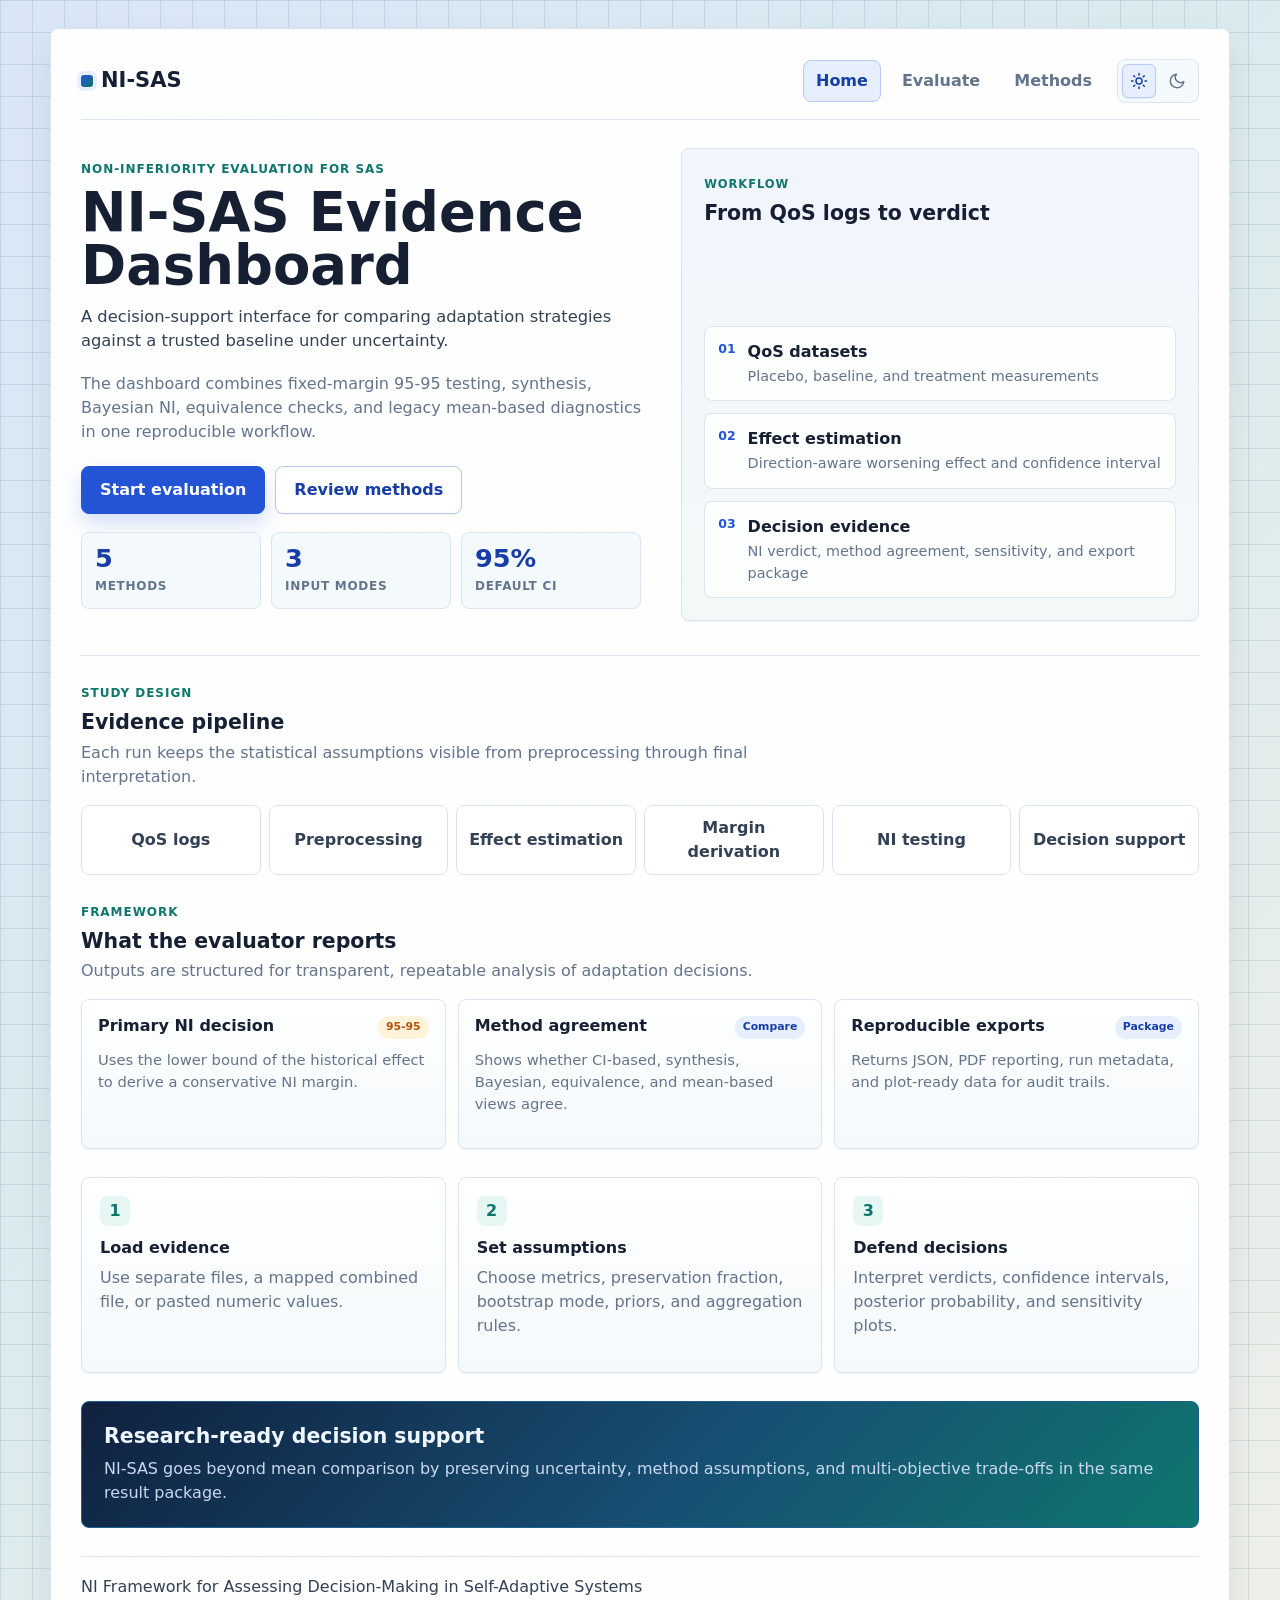
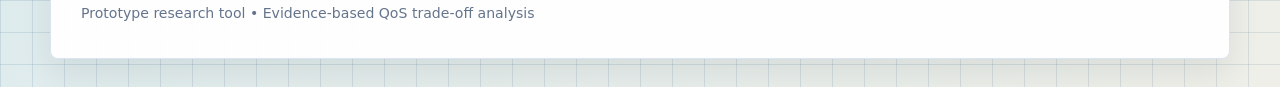
==== frontend/index.html @ 6270c97b "Initial GitHub-ready project setup" ====
<!DOCTYPE html>
<html lang="en">
<head>
    <meta charset="UTF-8">
    <meta name="viewport" content="width=device-width, initial-scale=1.0">
    <meta name="description" content="NI-SAS dashboard for uncertainty-aware non-inferiority evaluation of self-adaptive systems.">
    <title>NI-SAS | Evidence Dashboard</title>
    <link rel="stylesheet" href="/frontend/css/styles.css">
</head>
<body>
    <a class="skip-link" href="#main">Skip to main content</a>
    <div class="container">
        <header class="site-header">
            <nav class="top-nav" aria-label="Primary navigation">
                <a href="/dashboard" class="nav-brand">NI-SAS</a>
                <div class="nav-actions">
                    <div class="nav-links">
                        <a href="/dashboard" class="active" aria-current="page">Home</a>
                        <a href="/dashboard/evaluate">Evaluate</a>
                        <a href="/dashboard/methods">Methods</a>
                    </div>
                    <div class="theme-toggle" aria-label="Colour theme">
                        <button type="button" class="theme-option active" data-theme-option="light" aria-label="Use light mode" aria-pressed="true" title="Light mode">
                            <svg aria-hidden="true" viewBox="0 0 24 24">
                                <circle cx="12" cy="12" r="4"></circle>
                                <path d="M12 2v2M12 20v2M4.93 4.93l1.41 1.41M17.66 17.66l1.41 1.41M2 12h2M20 12h2M4.93 19.07l1.41-1.41M17.66 6.34l1.41-1.41"></path>
                            </svg>
                        </button>
                        <button type="button" class="theme-option" data-theme-option="dark" aria-label="Use dark mode" aria-pressed="false" title="Dark mode">
                            <svg aria-hidden="true" viewBox="0 0 24 24">
                                <path d="M21 12.79A9 9 0 1 1 11.21 3 7 7 0 0 0 21 12.79z"></path>
                            </svg>
                        </button>
                    </div>
                </div>
            </nav>
        </header>

        <main id="main" class="home-page">
            <section class="hero dashboard-hero" aria-labelledby="homeTitle">
                <div class="hero-copy">
                    <p class="eyebrow">Non-inferiority evaluation for SAS</p>
                    <h1 id="homeTitle">NI-SAS Evidence Dashboard</h1>
                    <p class="subtitle">A decision-support interface for comparing adaptation strategies against a trusted baseline under uncertainty.</p>
                    <p class="hero-text">
                        The dashboard combines fixed-margin 95-95 testing, synthesis, Bayesian NI,
                        equivalence checks, and legacy mean-based diagnostics in one reproducible workflow.
                    </p>
                    <div class="hero-cta-row">
                        <a class="primary-link" href="/dashboard/evaluate">Start evaluation</a>
                        <a class="secondary-link" href="/dashboard/methods">Review methods</a>
                    </div>
                    <div class="hero-stats" aria-label="Dashboard capabilities">
                        <div class="stat-tile">
                            <div class="stat-value">5</div>
                            <div class="stat-label">Methods</div>
                        </div>
                        <div class="stat-tile">
                            <div class="stat-value">3</div>
                            <div class="stat-label">Input modes</div>
                        </div>
                        <div class="stat-tile">
                            <div class="stat-value">95%</div>
                            <div class="stat-label">Default CI</div>
                        </div>
                    </div>
                </div>

                <aside class="evidence-panel" aria-label="Evidence workflow preview">
                    <div class="panel-heading">
                        <span class="panel-kicker">Workflow</span>
                        <h2>From QoS logs to verdict</h2>
                    </div>
                    <ol class="evidence-flow">
                        <li>
                            <span class="flow-index">01</span>
                            <div>
                                <strong>QoS datasets</strong>
                                <span>Placebo, baseline, and treatment measurements</span>
                            </div>
                        </li>
                        <li>
                            <span class="flow-index">02</span>
                            <div>
                                <strong>Effect estimation</strong>
                                <span>Direction-aware worsening effect and confidence interval</span>
                            </div>
                        </li>
                        <li>
                            <span class="flow-index">03</span>
                            <div>
                                <strong>Decision evidence</strong>
                                <span>NI verdict, method agreement, sensitivity, and export package</span>
                            </div>
                        </li>
                    </ol>
                </aside>
            </section>

            <section class="process-section" aria-labelledby="processTitle">
                <div class="section-header">
                    <p class="eyebrow">Study design</p>
                    <h2 id="processTitle">Evidence pipeline</h2>
                    <p>Each run keeps the statistical assumptions visible from preprocessing through final interpretation.</p>
                </div>
                <div class="process-strip" aria-label="Study design sequence">
                    <div class="study-step">QoS logs</div>
                    <div class="study-step-arrow" aria-hidden="true">&darr;</div>
                    <div class="study-step">Preprocessing</div>
                    <div class="study-step-arrow" aria-hidden="true">&darr;</div>
                    <div class="study-step">Effect estimation</div>
                    <div class="study-step-arrow" aria-hidden="true">&darr;</div>
                    <div class="study-step">Margin derivation</div>
                    <div class="study-step-arrow" aria-hidden="true">&darr;</div>
                    <div class="study-step">NI testing</div>
                    <div class="study-step-arrow" aria-hidden="true">&darr;</div>
                    <div class="study-step">Decision support</div>
                </div>
            </section>

            <section class="margin-section" aria-labelledby="glanceTitle">
                <div class="section-header">
                    <p class="eyebrow">Framework</p>
                    <h2 id="glanceTitle">What the evaluator reports</h2>
                    <p>Outputs are structured for transparent, repeatable analysis of adaptation decisions.</p>
                </div>
                <div class="margin-grid">
                    <article class="margin-card static-card">
                        <div class="margin-card-header">
                            <span class="margin-title">Primary NI decision</span>
                            <span class="badge preferred">95-95</span>
                        </div>
                        <p>Uses the lower bound of the historical effect to derive a conservative NI margin.</p>
                    </article>
                    <article class="margin-card static-card">
                        <div class="margin-card-header">
                            <span class="margin-title">Method agreement</span>
                            <span class="badge">Compare</span>
                        </div>
                        <p>Shows whether CI-based, synthesis, Bayesian, equivalence, and mean-based views agree.</p>
                    </article>
                    <article class="margin-card static-card">
                        <div class="margin-card-header">
                            <span class="margin-title">Reproducible exports</span>
                            <span class="badge">Package</span>
                        </div>
                        <p>Returns JSON, PDF reporting, run metadata, and plot-ready data for audit trails.</p>
                    </article>
                </div>
            </section>

            <section class="workflow-grid" aria-label="Evaluation stages">
                <article class="workflow-card">
                    <div class="workflow-step">1</div>
                    <h3>Load evidence</h3>
                    <p>Use separate files, a mapped combined file, or pasted numeric values.</p>
                </article>
                <article class="workflow-card">
                    <div class="workflow-step">2</div>
                    <h3>Set assumptions</h3>
                    <p>Choose metrics, preservation fraction, bootstrap mode, priors, and aggregation rules.</p>
                </article>
                <article class="workflow-card">
                    <div class="workflow-step">3</div>
                    <h3>Defend decisions</h3>
                    <p>Interpret verdicts, confidence intervals, posterior probability, and sensitivity plots.</p>
                </article>
            </section>

            <section class="callout-panel" aria-labelledby="calloutTitle">
                <h2 id="calloutTitle">Research-ready decision support</h2>
                <p>
                    NI-SAS goes beyond mean comparison by preserving uncertainty, method assumptions,
                    and multi-objective trade-offs in the same result package.
                </p>
            </section>
        </main>

        <footer class="site-footer">
            <p>NI Framework for Assessing Decision-Making in Self-Adaptive Systems</p>
            <p class="footer-muted">Prototype research tool &bull; Evidence-based QoS trade-off analysis</p>
        </footer>
    </div>
    <script src="/frontend/js/app.js" defer></script>
</body>
</html>
---- frontend/css/styles.css ----
:root {
  color-scheme: light;
  --bg: #eef6fb;
  --grid-line: rgba(121, 151, 181, 0.22);
  --surface: #ffffff;
  --surface-soft: #f4f9fb;
  --surface-strong: #e8f5ff;
  --surface-tinted: #f0fbf8;
  --container-bg: rgba(255, 255, 255, 0.96);
  --flow-bg: rgba(255, 255, 255, 0.86);
  --selected-card-bg: linear-gradient(180deg, #eef7ff, #fffaf1);
  --ink: #172033;
  --ink-soft: #334155;
  --muted: #64748b;
  --line: #dbe5f1;
  --line-strong: #c8d4e5;
  --primary: #2454d6;
  --primary-dark: #173ea6;
  --primary-soft: #e7efff;
  --teal: #0f766e;
  --teal-soft: #e6f6f3;
  --amber: #b45309;
  --amber-soft: #fff4da;
  --green: #137a3a;
  --green-soft: #e8f7ee;
  --red: #b42318;
  --red-soft: #fff1f0;
  --callout-bg: linear-gradient(135deg, #10213f 0%, #174f73 55%, #0f766e 100%);
  --callout-border: #1c6090;
  --callout-text: #eef6ff;
  --callout-muted: #c9d8ef;
  --tips-text: #245b56;
  --tooltip-bg: #111827;
  --code-surface: #eef6ff;
  --json-bg: #0f172a;
  --json-text: #dbeafe;
  --shadow-sm: 0 1px 2px rgba(15, 23, 42, 0.06);
  --shadow-md: 0 14px 32px rgba(15, 23, 42, 0.08);
  --radius: 8px;
}

:root[data-theme="dark"] {
  color-scheme: dark;
  --bg: #101827;
  --grid-line: rgba(125, 211, 252, 0.11);
  --surface: #182437;
  --surface-soft: #111c2d;
  --surface-strong: #163451;
  --surface-tinted: #10312f;
  --container-bg: rgba(17, 27, 43, 0.97);
  --flow-bg: rgba(24, 36, 55, 0.82);
  --selected-card-bg: linear-gradient(180deg, rgba(36, 84, 214, 0.22), rgba(245, 158, 11, 0.10));
  --ink: #eef5ff;
  --ink-soft: #c6d3e5;
  --muted: #91a2ba;
  --line: #30435d;
  --line-strong: #48627f;
  --primary: #73a7ff;
  --primary-dark: #b7d2ff;
  --primary-soft: rgba(85, 133, 255, 0.18);
  --teal: #5eead4;
  --teal-soft: rgba(20, 184, 166, 0.18);
  --amber: #fbbf24;
  --amber-soft: rgba(251, 191, 36, 0.16);
  --green: #86efac;
  --green-soft: rgba(34, 197, 94, 0.16);
  --red: #fca5a5;
  --red-soft: rgba(248, 113, 113, 0.16);
  --callout-bg: linear-gradient(135deg, #0d1729 0%, #153a5e 55%, #0c4a45 100%);
  --callout-border: #2c749d;
  --callout-text: #f8fbff;
  --callout-muted: #b8cbe2;
  --tips-text: #c7fff4;
  --tooltip-bg: #edf5ff;
  --code-surface: rgba(115, 167, 255, 0.16);
  --json-bg: #07111f;
  --json-text: #b7d2ff;
  --shadow-sm: 0 1px 2px rgba(0, 0, 0, 0.24);
  --shadow-md: 0 18px 44px rgba(0, 0, 0, 0.32);
}

* {
  box-sizing: border-box;
}

html {
  min-height: 100%;
  scroll-behavior: smooth;
}

body {
  margin: 0;
  min-height: 100vh;
  padding: 28px;
  background:
    linear-gradient(135deg, rgba(36, 84, 214, 0.10), rgba(15, 118, 110, 0.09) 42%, rgba(245, 158, 11, 0.08)),
    linear-gradient(var(--grid-line) 1px, transparent 1px),
    linear-gradient(90deg, var(--grid-line) 1px, transparent 1px),
    var(--bg);
  background-size: auto, 32px 32px, 32px 32px;
  color: var(--ink);
  font-family: "Segoe UI", system-ui, -apple-system, BlinkMacSystemFont, Arial, sans-serif;
  line-height: 1.5;
  overflow-x: hidden;
}

button,
input,
select,
textarea {
  font: inherit;
}

button,
a,
input,
select,
textarea,
summary {
  -webkit-tap-highlight-color: transparent;
}

a {
  color: inherit;
}

p,
h1,
h2,
h3,
ul,
ol {
  margin-top: 0;
}

p,
li {
  overflow-wrap: anywhere;
}

.skip-link {
  position: fixed;
  left: 16px;
  top: 16px;
  z-index: 100;
  transform: translateY(-160%);
  border-radius: var(--radius);
  background: var(--ink);
  color: #ffffff;
  padding: 10px 14px;
  text-decoration: none;
  font-weight: 700;
  transition: transform 0.18s ease;
}

.skip-link:focus {
  transform: translateY(0);
}

.visually-hidden {
  position: absolute;
  width: 1px;
  height: 1px;
  margin: -1px;
  padding: 0;
  overflow: hidden;
  clip: rect(0 0 0 0);
  white-space: nowrap;
  border: 0;
}

.container {
  width: min(1180px, 100%);
  margin: 0 auto;
  padding: 30px;
  border: 1px solid var(--line);
  border-radius: var(--radius);
  background: var(--container-bg);
  box-shadow: var(--shadow-md);
}

.site-header {
  margin-bottom: 28px;
}

.top-nav {
  display: flex;
  align-items: center;
  justify-content: space-between;
  gap: 18px;
  padding-bottom: 16px;
  border-bottom: 1px solid var(--line);
}

.nav-brand {
  display: inline-flex;
  align-items: center;
  gap: 8px;
  color: var(--ink);
  font-size: 21px;
  font-weight: 850;
  text-decoration: none;
}

.nav-brand::before {
  content: "";
  width: 12px;
  height: 12px;
  border-radius: 3px;
  background: linear-gradient(135deg, var(--primary), var(--teal));
  box-shadow: 0 0 0 4px var(--primary-soft);
}

.nav-links {
  display: flex;
  flex-wrap: wrap;
  justify-content: flex-end;
  gap: 8px;
}

.nav-actions {
  display: flex;
  align-items: center;
  justify-content: flex-end;
  gap: 12px;
}

.nav-links a {
  border: 1px solid transparent;
  border-radius: var(--radius);
  color: var(--muted);
  font-weight: 700;
  padding: 8px 12px;
  text-decoration: none;
}

.nav-links a:hover,
.nav-links a:focus-visible {
  border-color: var(--line);
  background: var(--surface-soft);
  color: var(--ink);
  outline: none;
}

.nav-links a.active {
  border-color: #b7c9f5;
  background: var(--primary-soft);
  color: var(--primary-dark);
}

.theme-toggle {
  display: inline-flex;
  align-items: center;
  gap: 4px;
  border: 1px solid var(--line);
  border-radius: var(--radius);
  background: var(--surface-soft);
  padding: 4px;
}

.theme-option {
  display: inline-flex;
  width: 34px;
  height: 34px;
  align-items: center;
  justify-content: center;
  border: 1px solid transparent;
  border-radius: calc(var(--radius) - 2px);
  background: transparent;
  color: var(--muted);
  cursor: pointer;
  padding: 0;
  transition: background 0.18s ease, border-color 0.18s ease, color 0.18s ease, transform 0.18s ease;
}

.theme-option svg {
  width: 18px;
  height: 18px;
  fill: none;
  stroke: currentColor;
  stroke-linecap: round;
  stroke-linejoin: round;
  stroke-width: 2;
}

.theme-option:hover,
.theme-option:focus-visible {
  border-color: var(--line-strong);
  background: var(--surface);
  color: var(--ink);
  outline: none;
}

.theme-option.active {
  border-color: #b7c9f5;
  background: var(--primary-soft);
  color: var(--primary-dark);
  box-shadow: var(--shadow-sm);
}

.eyebrow {
  margin-bottom: 8px;
  color: var(--teal);
  font-size: 12px;
  font-weight: 850;
  letter-spacing: 0.08em;
  text-transform: uppercase;
}

h1 {
  margin-bottom: 12px;
  color: var(--ink);
  font-size: 3.4rem;
  line-height: 0.98;
  letter-spacing: 0;
}

h2 {
  margin-bottom: 8px;
  color: var(--ink);
  font-size: 1.28rem;
  line-height: 1.2;
  letter-spacing: 0;
}

h3 {
  margin-bottom: 8px;
  color: var(--ink);
  font-size: 1rem;
  line-height: 1.25;
  letter-spacing: 0;
}

.subtitle {
  max-width: 760px;
  margin-bottom: 18px;
  color: var(--ink-soft);
  font-size: 1.02rem;
}

.hero-text {
  max-width: 760px;
  margin-bottom: 22px;
  color: var(--muted);
}

.hero {
  display: grid;
  grid-template-columns: minmax(0, 1.05fr) minmax(320px, 0.95fr);
  gap: 28px;
  align-items: stretch;
  margin-bottom: 34px;
}

.hero-copy {
  display: flex;
  min-width: 0;
  flex-direction: column;
  justify-content: center;
  padding: 12px 0;
}

.hero-cta-row {
  display: flex;
  flex-wrap: wrap;
  gap: 10px;
  margin-bottom: 18px;
}

.primary-link,
.secondary-link,
button:not(.margin-card):not(.theme-option) {
  display: inline-flex;
  align-items: center;
  justify-content: center;
  min-height: 42px;
  border-radius: var(--radius);
  cursor: pointer;
  font-weight: 800;
  text-decoration: none;
  transition: border-color 0.18s ease, background 0.18s ease, color 0.18s ease, box-shadow 0.18s ease, transform 0.18s ease;
}

.primary-link,
button:not(.margin-card):not(.copy-btn):not(.download-btn):not(.theme-option) {
  border: 1px solid var(--primary);
  background: var(--primary);
  color: #ffffff;
  padding: 11px 18px;
  box-shadow: 0 10px 20px rgba(36, 84, 214, 0.18);
}

.secondary-link,
.copy-btn,
.download-btn {
  border: 1px solid #b9c8e8;
  background: var(--surface);
  color: var(--primary-dark);
  padding: 11px 18px;
  box-shadow: var(--shadow-sm);
}

.primary-link:hover,
.primary-link:focus-visible,
button:not(.margin-card):not(.copy-btn):not(.download-btn):not(.theme-option):hover:not([disabled]),
button:not(.margin-card):not(.copy-btn):not(.download-btn):not(.theme-option):focus-visible:not([disabled]) {
  background: var(--primary-dark);
  border-color: var(--primary-dark);
  box-shadow: 0 14px 26px rgba(23, 62, 166, 0.2);
  outline: none;
  transform: translateY(-1px);
}

.secondary-link:hover,
.secondary-link:focus-visible,
.copy-btn:hover,
.copy-btn:focus-visible,
.download-btn:hover,
.download-btn:focus-visible {
  border-color: var(--primary);
  background: var(--primary-soft);
  color: var(--primary-dark);
  outline: none;
}

button[disabled] {
  cursor: not-allowed;
  opacity: 0.55;
  transform: none;
}

.compact-link {
  min-height: 38px;
  padding: 8px 12px;
  white-space: nowrap;
}

.hero-stats {
  display: grid;
  grid-template-columns: repeat(3, minmax(0, 1fr));
  gap: 10px;
  max-width: 560px;
}

.stat-tile {
  min-width: 0;
  border: 1px solid var(--line);
  border-radius: var(--radius);
  background: var(--surface-soft);
  padding: 13px;
}

.stat-value {
  color: var(--primary-dark);
  font-size: 1.6rem;
  font-weight: 850;
  line-height: 1;
}

.stat-label {
  margin-top: 6px;
  color: var(--muted);
  font-size: 0.75rem;
  font-weight: 800;
  letter-spacing: 0.06em;
  text-transform: uppercase;
}

.evidence-panel {
  display: flex;
  min-width: 0;
  flex-direction: column;
  justify-content: space-between;
  border: 1px solid var(--line);
  border-radius: var(--radius);
  background:
    linear-gradient(180deg, rgba(36, 84, 214, 0.06), rgba(15, 118, 110, 0.05)),
    var(--surface);
  padding: 22px;
  box-shadow: var(--shadow-sm);
}

.panel-heading {
  margin-bottom: 16px;
}

.panel-kicker {
  display: inline-flex;
  margin-bottom: 8px;
  color: var(--teal);
  font-size: 0.72rem;
  font-weight: 850;
  letter-spacing: 0.08em;
  text-transform: uppercase;
}

.evidence-flow {
  display: grid;
  gap: 12px;
  margin: 0;
  padding: 0;
  list-style: none;
}

.evidence-flow li {
  display: grid;
  grid-template-columns: auto 1fr;
  gap: 12px;
  align-items: start;
  border: 1px solid var(--line);
  border-radius: var(--radius);
  background: var(--flow-bg);
  padding: 13px;
}

.flow-index {
  color: var(--primary);
  font-size: 0.78rem;
  font-weight: 850;
}

.evidence-flow strong {
  display: block;
  color: var(--ink);
}

.evidence-flow span:last-child {
  display: block;
  margin-top: 2px;
  color: var(--muted);
  font-size: 0.9rem;
}

.section-header {
  margin-bottom: 16px;
}

.section-header h2 {
  margin-bottom: 6px;
}

.section-header p:last-child {
  max-width: 780px;
  margin-bottom: 0;
  color: var(--muted);
}

.section-header.compact {
  margin-bottom: 12px;
}

.process-section,
.margin-section,
.method-picker,
.comparison-table-wrap,
.callout-panel {
  margin-bottom: 28px;
}

.process-section {
  border-top: 1px solid var(--line);
  padding-top: 28px;
}

.process-strip {
  display: grid;
  grid-template-columns: repeat(6, minmax(110px, 1fr));
  gap: 8px;
  align-items: stretch;
}

.study-step {
  display: flex;
  min-height: 64px;
  align-items: center;
  justify-content: center;
  border: 1px solid var(--line);
  border-radius: var(--radius);
  background: var(--surface);
  color: var(--ink-soft);
  font-weight: 800;
  padding: 10px;
  text-align: center;
}

.study-step-arrow {
  display: none;
}

.margin-grid {
  display: grid;
  grid-template-columns: repeat(3, minmax(0, 1fr));
  gap: 12px;
}

.methods-five {
  grid-template-columns: repeat(5, minmax(0, 1fr));
}

.margin-card {
  display: flex;
  min-width: 0;
  min-height: 150px;
  flex-direction: column;
  justify-content: flex-start;
  border: 1px solid var(--line);
  border-radius: var(--radius);
  background: linear-gradient(180deg, var(--surface), var(--surface-soft));
  color: var(--ink-soft);
  padding: 16px;
  text-align: left;
  box-shadow: var(--shadow-sm);
  transition: border-color 0.18s ease, box-shadow 0.18s ease, transform 0.18s ease, background 0.18s ease;
}

button.margin-card {
  cursor: pointer;
}

button.margin-card:hover,
button.margin-card:focus-visible {
  border-color: #9eb6ed;
  background: var(--surface-strong);
  box-shadow: 0 10px 22px rgba(36, 84, 214, 0.1);
  outline: none;
  transform: translateY(-1px);
}

.margin-card.selected {
  border-color: var(--primary);
  background: var(--selected-card-bg);
  box-shadow: 0 0 0 3px rgba(36, 84, 214, 0.12), var(--shadow-sm);
}

.margin-card-header {
  display: flex;
  align-items: flex-start;
  justify-content: space-between;
  gap: 10px;
  margin-bottom: 10px;
}

.margin-title {
  color: var(--ink);
  font-weight: 850;
  line-height: 1.25;
}

.margin-card p {
  margin-bottom: 0;
  color: var(--muted);
  font-size: 0.92rem;
}

.margin-card p + p {
  margin-top: 10px;
}

.formula {
  color: var(--ink-soft);
}

code {
  border: 1px solid var(--line);
  border-radius: 6px;
  background: var(--code-surface);
  color: var(--primary-dark);
  font-family: "Cascadia Mono", Consolas, "Courier New", monospace;
  font-size: 0.9em;
  padding: 0.08rem 0.28rem;
}

.badge {
  display: inline-flex;
  flex: 0 0 auto;
  align-items: center;
  justify-content: center;
  border-radius: 999px;
  background: var(--primary-soft);
  color: var(--primary-dark);
  font-size: 0.68rem;
  font-weight: 850;
  line-height: 1;
  padding: 6px 8px;
  white-space: nowrap;
}

.badge.preferred {
  background: var(--amber-soft);
  color: var(--amber);
}

.workflow-grid {
  display: grid;
  grid-template-columns: repeat(3, minmax(0, 1fr));
  gap: 12px;
  margin-bottom: 28px;
}

.workflow-card,
.method-note-panel {
  border: 1px solid var(--line);
  border-radius: var(--radius);
  background: linear-gradient(180deg, var(--surface), var(--surface-soft));
  padding: 18px;
  box-shadow: var(--shadow-sm);
}

.workflow-card p,
.method-note-panel li,
.method-note-panel p {
  color: var(--muted);
}

.workflow-step {
  display: inline-flex;
  width: 30px;
  height: 30px;
  align-items: center;
  justify-content: center;
  margin-bottom: 12px;
  border-radius: var(--radius);
  background: var(--teal-soft);
  color: var(--teal);
  font-weight: 850;
}

.callout-panel {
  border: 1px solid var(--callout-border);
  border-radius: var(--radius);
  background: var(--callout-bg);
  color: var(--callout-text);
  padding: 22px;
}

.callout-panel h2,
.callout-panel h3 {
  color: var(--callout-text);
}

.callout-panel p {
  margin-bottom: 0;
  color: var(--callout-muted);
}

.site-footer {
  margin-top: 12px;
  padding-top: 18px;
  border-top: 1px solid var(--line);
  color: var(--ink-soft);
}

.site-footer p {
  margin-bottom: 4px;
}

.footer-muted {
  color: var(--muted);
  font-size: 0.88rem;
}

.evaluate-hero,
.methods-hero {
  display: grid;
  grid-template-columns: minmax(0, 1fr) auto;
  gap: 20px;
  align-items: start;
  margin-bottom: 28px;
}

.hero-chip-row {
  display: flex;
  max-width: 460px;
  flex-wrap: wrap;
  justify-content: flex-end;
  gap: 8px;
}

.hero-chip {
  border: 1px solid #b7ded7;
  border-radius: 999px;
  background: var(--teal-soft);
  color: var(--teal);
  font-size: 0.76rem;
  font-weight: 850;
  padding: 7px 10px;
}

.method-summary-grid {
  display: grid;
  grid-template-columns: repeat(3, minmax(96px, 1fr));
  gap: 8px;
  align-self: stretch;
}

.method-summary-grid div {
  border: 1px solid var(--line);
  border-radius: var(--radius);
  background: var(--surface-soft);
  padding: 12px;
  text-align: center;
}

.method-summary-grid strong {
  display: block;
  color: var(--primary-dark);
  font-size: 1.6rem;
  line-height: 1;
}

.method-summary-grid span {
  display: block;
  margin-top: 5px;
  color: var(--muted);
  font-size: 0.76rem;
  font-weight: 800;
  text-transform: uppercase;
}

.method-panels {
  display: grid;
  grid-template-columns: repeat(2, minmax(0, 1fr));
  gap: 12px;
  margin-bottom: 28px;
}

.method-note-panel ul {
  margin-bottom: 0;
  padding-left: 20px;
}

.table-heading {
  display: flex;
  align-items: flex-start;
  justify-content: space-between;
  gap: 14px;
  margin-bottom: 12px;
}

.table-scroll {
  overflow-x: auto;
  border: 1px solid var(--line);
  border-radius: var(--radius);
}

.comparison-table,
.agreement-table {
  width: 100%;
  border-collapse: collapse;
  background: var(--surface);
}

.comparison-table caption,
.agreement-table caption {
  position: absolute;
  width: 1px;
  height: 1px;
  margin: -1px;
  padding: 0;
  overflow: hidden;
  clip: rect(0 0 0 0);
  white-space: nowrap;
  border: 0;
}

.comparison-table th,
.comparison-table td,
.agreement-table th,
.agreement-table td {
  border-bottom: 1px solid var(--line);
  padding: 12px;
  text-align: left;
  vertical-align: top;
}

.comparison-table th,
.agreement-table th {
  background: var(--surface-soft);
  color: var(--ink);
  font-weight: 850;
}

.comparison-table tbody tr:last-child th,
.comparison-table tbody tr:last-child td,
.agreement-table tbody tr:last-child td {
  border-bottom: 0;
}

.form-section {
  display: grid;
  grid-template-columns: minmax(0, 1fr) 280px;
  gap: 18px;
  align-items: start;
  margin-bottom: 28px;
}

#uploadForm {
  min-width: 0;
  border: 1px solid var(--line);
  border-radius: var(--radius);
  background: var(--surface-tinted);
  padding: 14px;
}

.form-block {
  border: 1px solid var(--line);
  border-radius: var(--radius);
  background: var(--flow-bg);
  padding: 16px;
  margin-bottom: 12px;
}

.form-block:last-of-type {
  margin-bottom: 0;
}

.form-block h2 {
  margin-bottom: 12px;
  font-size: 1rem;
}

.form-block.compact {
  padding-bottom: 14px;
}

.mode-section {
  display: none;
}

.mode-section.active {
  display: block;
}

.form-row {
  display: grid;
  grid-template-columns: repeat(auto-fit, minmax(210px, 1fr));
  gap: 14px;
  align-items: end;
}

.files-row {
  grid-template-columns: repeat(auto-fit, minmax(250px, 1fr));
}

.slider-row {
  grid-template-columns: minmax(0, 1fr) auto;
}

.form-group {
  display: flex;
  min-width: 0;
  flex-direction: column;
  gap: 7px;
}

.full-row {
  grid-column: 1 / -1;
}

label {
  color: var(--ink-soft);
  font-size: 0.9rem;
  font-weight: 750;
}

.optional-label {
  color: var(--muted);
  font-weight: 650;
}

input[type="file"],
input[type="number"],
input[type="text"],
input[type="range"],
textarea,
select {
  width: 100%;
  min-width: 0;
}

input[type="file"],
input[type="number"],
input[type="text"],
textarea,
select {
  min-height: 42px;
  border: 1px solid var(--line-strong);
  border-radius: var(--radius);
  background: var(--surface);
  color: var(--ink);
  padding: 10px 12px;
  transition: border-color 0.18s ease, box-shadow 0.18s ease;
}

input[type="file"] {
  color: var(--muted);
}

input[type="file"]::file-selector-button {
  margin-right: 10px;
  border: 1px solid var(--line-strong);
  border-radius: 6px;
  background: var(--surface-soft);
  color: var(--ink-soft);
  cursor: pointer;
  font-weight: 750;
  padding: 7px 10px;
}

textarea {
  min-height: 120px;
  resize: vertical;
}

input:hover,
textarea:hover,
select:hover {
  border-color: #9fb1ca;
}

input:focus,
textarea:focus,
select:focus {
  border-color: var(--primary);
  box-shadow: 0 0 0 3px rgba(36, 84, 214, 0.14);
  outline: none;
}

input:disabled,
textarea:disabled,
select:disabled {
  cursor: not-allowed;
  opacity: 0.55;
}

input[type="range"] {
  accent-color: var(--primary);
}

.choice-label {
  display: inline-flex;
  align-items: center;
  gap: 8px;
  color: var(--ink-soft);
  font-weight: 700;
}

.choice-label input {
  width: auto;
  accent-color: var(--primary);
}

.check-group {
  justify-content: end;
}

.file-names {
  min-height: 18px;
  color: var(--muted);
  font-size: 0.78rem;
}

.helper-text {
  color: var(--muted);
  font-size: 0.78rem;
}

.tips-panel {
  position: sticky;
  top: 16px;
  border: 1px solid #c5e1dc;
  border-radius: var(--radius);
  background: var(--teal-soft);
  padding: 16px;
}

.tips-panel h2 {
  font-size: 1.05rem;
}

.tips-panel ul {
  margin-bottom: 0;
  padding-left: 20px;
  color: var(--tips-text);
}

.tips-panel li + li {
  margin-top: 8px;
}

.form-actions {
  display: flex;
  justify-content: flex-end;
  padding-top: 14px;
}

.tip {
  position: relative;
  display: inline-flex;
  width: 18px;
  height: 18px;
  align-items: center;
  justify-content: center;
  margin-left: 4px;
  border: 1px solid #b7c9f5;
  border-radius: 50%;
  background: var(--primary-soft);
  color: var(--primary-dark);
  cursor: help;
  font-size: 0.72rem;
  font-weight: 850;
  line-height: 1;
}

.tip::after {
  content: attr(data-tip);
  position: absolute;
  left: 50%;
  top: calc(100% + 9px);
  z-index: 30;
  width: min(260px, 80vw);
  border-radius: var(--radius);
  background: var(--tooltip-bg);
  color: var(--surface);
  font-size: 0.78rem;
  font-weight: 600;
  line-height: 1.35;
  opacity: 0;
  padding: 9px 10px;
  pointer-events: none;
  transform: translateX(-50%);
  transition: opacity 0.16s ease;
}

.tip:hover::after,
.tip:focus::after {
  opacity: 1;
}

.error {
  display: none;
  margin-top: 16px;
  border: 1px solid #f0b4ae;
  border-radius: var(--radius);
  background: var(--red-soft);
  color: var(--red);
  font-weight: 700;
  padding: 14px 16px;
}

.error.show {
  display: block;
}

.spinner {
  display: none;
  width: 42px;
  height: 42px;
  margin: 24px auto;
  border: 4px solid #d7e1ef;
  border-top-color: var(--primary);
  border-radius: 50%;
  animation: spin 1s linear infinite;
}

@keyframes spin {
  to {
    transform: rotate(360deg);
  }
}

.results {
  display: none;
  margin-top: 30px;
}

.results.show {
  display: block;
}

.method-indicator {
  margin-bottom: 14px;
  border: 1px solid #b7c9f5;
  border-radius: var(--radius);
  background: var(--primary-soft);
  color: var(--primary-dark);
  font-weight: 800;
  padding: 12px 14px;
}

.ni-warning {
  margin-bottom: 14px;
  border: 1px solid var(--amber);
  border-radius: var(--radius);
  background: var(--amber-soft);
  color: var(--ink);
  padding: 16px;
}

.ni-warning h3 {
  color: var(--amber);
  margin-bottom: 6px;
}

.ni-warning p {
  margin-bottom: 12px;
  color: var(--ink-soft);
}

.ni-warning dl {
  display: grid;
  grid-template-columns: repeat(3, minmax(0, 1fr));
  gap: 10px;
  margin: 0;
}

.ni-warning div {
  border: 1px solid var(--line);
  border-radius: var(--radius);
  background: var(--flow-bg);
  padding: 10px;
}

.ni-warning div:last-child {
  grid-column: 1 / -1;
}

.ni-warning dt {
  color: var(--muted);
  font-size: 0.72rem;
  font-weight: 850;
  letter-spacing: 0.06em;
  text-transform: uppercase;
}

.ni-warning dd {
  margin: 4px 0 0;
  color: var(--ink);
  font-weight: 800;
  overflow-wrap: anywhere;
}

.result-grid {
  display: grid;
  grid-template-columns: repeat(4, minmax(0, 1fr));
  gap: 12px;
  margin-bottom: 14px;
}

.result-item {
  min-width: 0;
  border: 1px solid var(--line);
  border-radius: var(--radius);
  background: var(--surface);
  box-shadow: var(--shadow-sm);
  padding: 16px;
}

.result-label {
  margin-bottom: 8px;
  color: var(--muted);
  font-size: 0.72rem;
  font-weight: 850;
  letter-spacing: 0.06em;
  line-height: 1.35;
  text-transform: uppercase;
}

.result-value {
  color: var(--ink);
  font-size: 1.55rem;
  font-weight: 850;
  line-height: 1.1;
  overflow-wrap: anywhere;
}

.mini-kpi-row {
  display: grid;
  grid-template-columns: repeat(4, minmax(0, 1fr));
  gap: 10px;
  margin-bottom: 14px;
}

.mini-kpi {
  min-width: 0;
  border: 1px solid var(--line);
  border-radius: var(--radius);
  background: var(--surface-soft);
  padding: 12px;
}

.mini-kpi span {
  display: block;
  margin-bottom: 4px;
  color: var(--muted);
  font-size: 0.72rem;
  font-weight: 850;
  letter-spacing: 0.06em;
  text-transform: uppercase;
}

.mini-kpi strong {
  color: var(--ink);
  font-size: 0.98rem;
  line-height: 1.2;
  overflow-wrap: anywhere;
}

.study-summary {
  margin: 10px 0;
  border: 1px solid var(--line);
  border-radius: var(--radius);
  background: var(--surface-soft);
  padding: 14px;
}

.study-summary h3 {
  margin-bottom: 6px;
}

.study-summary p,
.verdict-reasoning,
.chart-summary {
  color: var(--ink-soft);
}

.study-summary p {
  margin-bottom: 0;
}

.verdict {
  margin-top: 14px;
  border-radius: var(--radius);
  font-size: 1rem;
  font-weight: 850;
  padding: 15px;
  text-align: center;
}

.verdict.non-inferior {
  border: 1px solid #8cc99f;
  background: var(--green-soft);
  color: var(--green);
}

.verdict.inferior {
  border: 1px solid #f0b4ae;
  background: var(--red-soft);
  color: var(--red);
}

.verdict.not-assessable {
  border: 1px solid var(--amber);
  background: var(--amber-soft);
  color: var(--amber);
}

.verdict-reasoning {
  margin: 10px 0 16px;
}

.chart-grid {
  display: grid;
  grid-template-columns: repeat(2, minmax(0, 1fr));
  gap: 14px;
  margin-bottom: 22px;
}

.chart-panel {
  min-width: 0;
  border: 1px solid var(--line);
  border-radius: var(--radius);
  background: var(--surface);
  padding: 14px;
  box-shadow: var(--shadow-sm);
}

.chart-panel.full-width,
.full-width {
  grid-column: 1 / -1;
}

.chart-panel h3 {
  margin: 0 0 10px;
}

#plot,
.small-plot {
  width: 100%;
  border: 1px solid var(--line);
  border-radius: var(--radius);
  background: var(--surface);
}

#plot {
  min-height: 380px;
}

.small-plot {
  min-height: 320px;
}

.chart-summary {
  margin: 10px 0 0;
  font-size: 0.88rem;
}

.plot-fallback {
  display: grid;
  min-height: inherit;
  place-items: center;
  color: var(--muted);
  font-weight: 750;
  padding: 20px;
  text-align: center;
}

.raw-controls {
  display: flex;
  flex-wrap: wrap;
  gap: 12px;
  margin-bottom: 10px;
}

.agreement-wrap {
  overflow-x: auto;
}

.agreement-table {
  min-width: 320px;
  font-size: 0.9rem;
}

.result-pass {
  color: var(--green);
  font-weight: 850;
}

.result-fail {
  color: var(--red);
  font-weight: 850;
}

.result-warning {
  color: var(--amber);
  font-weight: 850;
}

.json-section {
  margin-top: 22px;
  border-top: 1px solid var(--line);
  padding-top: 18px;
}

.json-section summary {
  cursor: pointer;
  color: var(--ink);
  font-weight: 850;
}

.report-checklist {
  margin: 14px 0;
  border: 1px solid var(--line);
  border-radius: var(--radius);
  background: var(--surface-soft);
  padding: 14px;
}

.report-checklist h3 {
  font-size: 0.98rem;
}

.report-checklist ul {
  margin: 0;
  padding-left: 20px;
  color: var(--muted);
}

#rawJson {
  max-height: 280px;
  overflow: auto;
  border: 1px solid var(--line);
  border-radius: var(--radius);
  background: var(--json-bg);
  color: var(--json-text);
  font-family: "Cascadia Mono", Consolas, "Courier New", monospace;
  font-size: 0.78rem;
  padding: 14px;
}

.actions {
  display: flex;
  flex-wrap: wrap;
  gap: 10px;
  margin-top: 14px;
}

.small {
  min-height: 38px;
  padding: 9px 13px;
}

@media (max-width: 1100px) {
  .methods-five {
    grid-template-columns: repeat(3, minmax(0, 1fr));
  }

  .result-grid {
    grid-template-columns: repeat(3, minmax(0, 1fr));
  }
}

@media (max-width: 900px) {
  body {
    padding: 18px;
  }

  .container {
    padding: 22px;
  }

  .hero,
  .evaluate-hero,
  .methods-hero,
  .form-section,
  .method-panels {
    grid-template-columns: 1fr;
  }

  .hero-chip-row {
    justify-content: flex-start;
  }

  .process-strip {
    grid-template-columns: 1fr;
  }

  .study-step-arrow {
    display: block;
    color: var(--muted);
    font-weight: 850;
    text-align: center;
  }

  .margin-grid,
  .methods-five,
  .workflow-grid,
  .chart-grid {
    grid-template-columns: 1fr;
  }

  .tips-panel {
    position: static;
  }

  .files-row,
  .slider-row {
    grid-template-columns: 1fr;
  }

  .form-actions {
    justify-content: stretch;
  }

  .form-actions button,
  .slider-row button {
    width: 100%;
  }

  .result-grid,
  .mini-kpi-row {
    grid-template-columns: repeat(2, minmax(0, 1fr));
  }

  .ni-warning dl {
    grid-template-columns: repeat(2, minmax(0, 1fr));
  }
}

@media (max-width: 620px) {
  body {
    padding: 10px;
  }

  .container {
    padding: 16px;
  }

  .top-nav {
    align-items: flex-start;
    flex-direction: column;
  }

  .nav-links {
    width: 100%;
    justify-content: flex-start;
  }

  .nav-actions {
    width: 100%;
    align-items: flex-start;
    flex-direction: column;
  }

  .theme-toggle {
    align-self: flex-end;
  }

  .nav-links a {
    flex: 1 1 auto;
    text-align: center;
  }

  h1 {
    font-size: 2rem;
    line-height: 1.05;
  }

  .hero-stats,
  .method-summary-grid,
  .result-grid,
  .mini-kpi-row,
  .ni-warning dl {
    grid-template-columns: 1fr;
  }

  .table-heading {
    flex-direction: column;
  }

  .compact-link,
  .primary-link,
  .secondary-link {
    width: 100%;
  }

  .actions {
    flex-direction: column;
  }

  .actions button {
    width: 100%;
  }

  #plot {
    min-height: 300px;
  }

  .small-plot {
    min-height: 270px;
  }
}
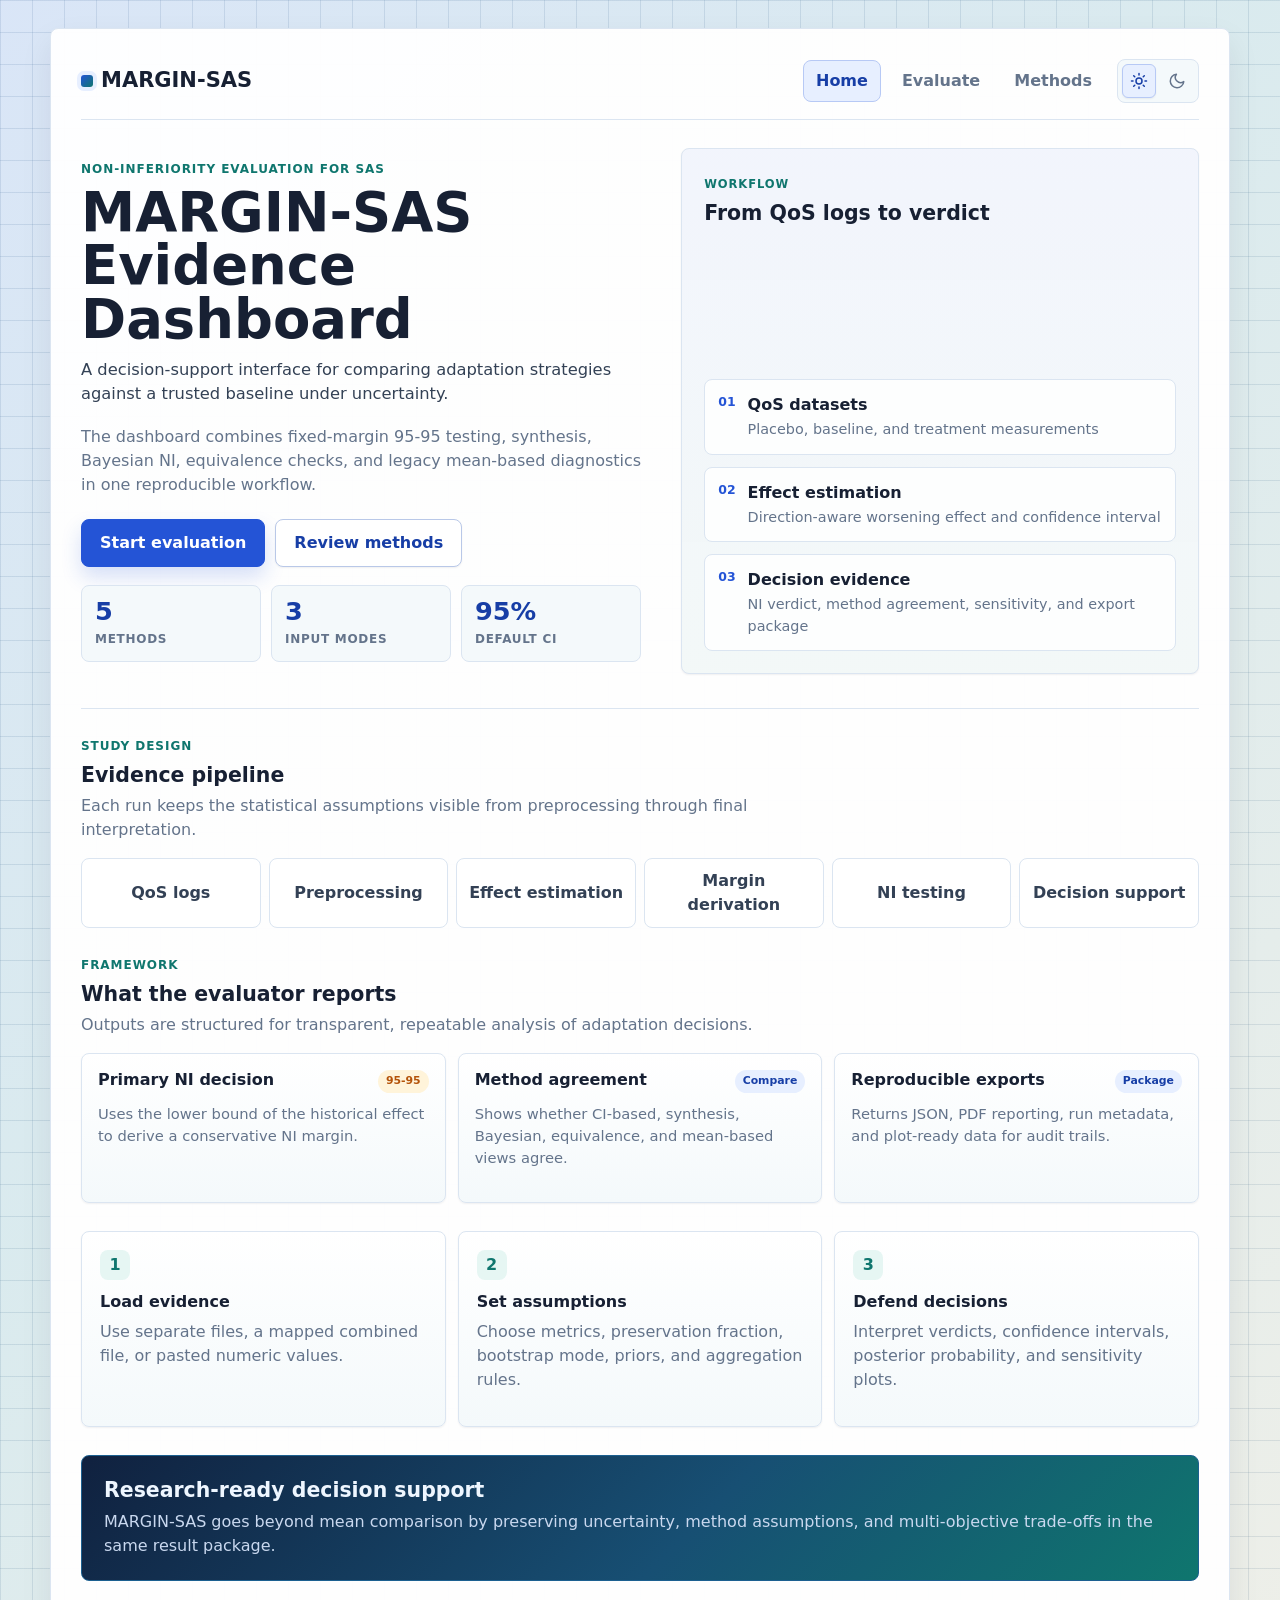
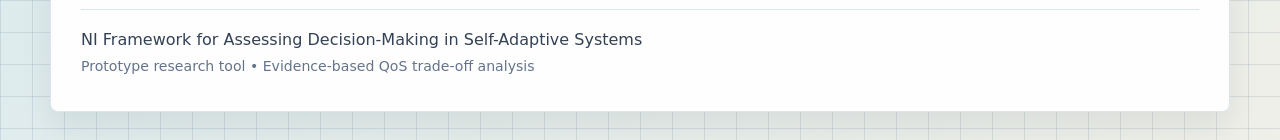
==== commit 9cfbc78c: "Rename project to MARGIN-SAS" ====
--- a/frontend/index.html
+++ b/frontend/index.html
@@ -3,8 +3,8 @@
 <head>
     <meta charset="UTF-8">
     <meta name="viewport" content="width=device-width, initial-scale=1.0">
-    <meta name="description" content="NI-SAS dashboard for uncertainty-aware non-inferiority evaluation of self-adaptive systems.">
-    <title>NI-SAS | Evidence Dashboard</title>
+    <meta name="description" content="MARGIN-SAS dashboard for uncertainty-aware non-inferiority evaluation of self-adaptive systems.">
+    <title>MARGIN-SAS | Evidence Dashboard</title>
     <link rel="stylesheet" href="/frontend/css/styles.css">
 </head>
 <body>
@@ -12,7 +12,7 @@
     <div class="container">
         <header class="site-header">
             <nav class="top-nav" aria-label="Primary navigation">
-                <a href="/dashboard" class="nav-brand">NI-SAS</a>
+                <a href="/dashboard" class="nav-brand">MARGIN-SAS</a>
                 <div class="nav-actions">
                     <div class="nav-links">
                         <a href="/dashboard" class="active" aria-current="page">Home</a>
@@ -40,7 +40,7 @@
             <section class="hero dashboard-hero" aria-labelledby="homeTitle">
                 <div class="hero-copy">
                     <p class="eyebrow">Non-inferiority evaluation for SAS</p>
-                    <h1 id="homeTitle">NI-SAS Evidence Dashboard</h1>
+                    <h1 id="homeTitle">MARGIN-SAS Evidence Dashboard</h1>
                     <p class="subtitle">A decision-support interface for comparing adaptation strategies against a trusted baseline under uncertainty.</p>
                     <p class="hero-text">
                         The dashboard combines fixed-margin 95-95 testing, synthesis, Bayesian NI,
@@ -170,7 +170,7 @@
             <section class="callout-panel" aria-labelledby="calloutTitle">
                 <h2 id="calloutTitle">Research-ready decision support</h2>
                 <p>
-                    NI-SAS goes beyond mean comparison by preserving uncertainty, method assumptions,
+                    MARGIN-SAS goes beyond mean comparison by preserving uncertainty, method assumptions,
                     and multi-objective trade-offs in the same result package.
                 </p>
             </section>
